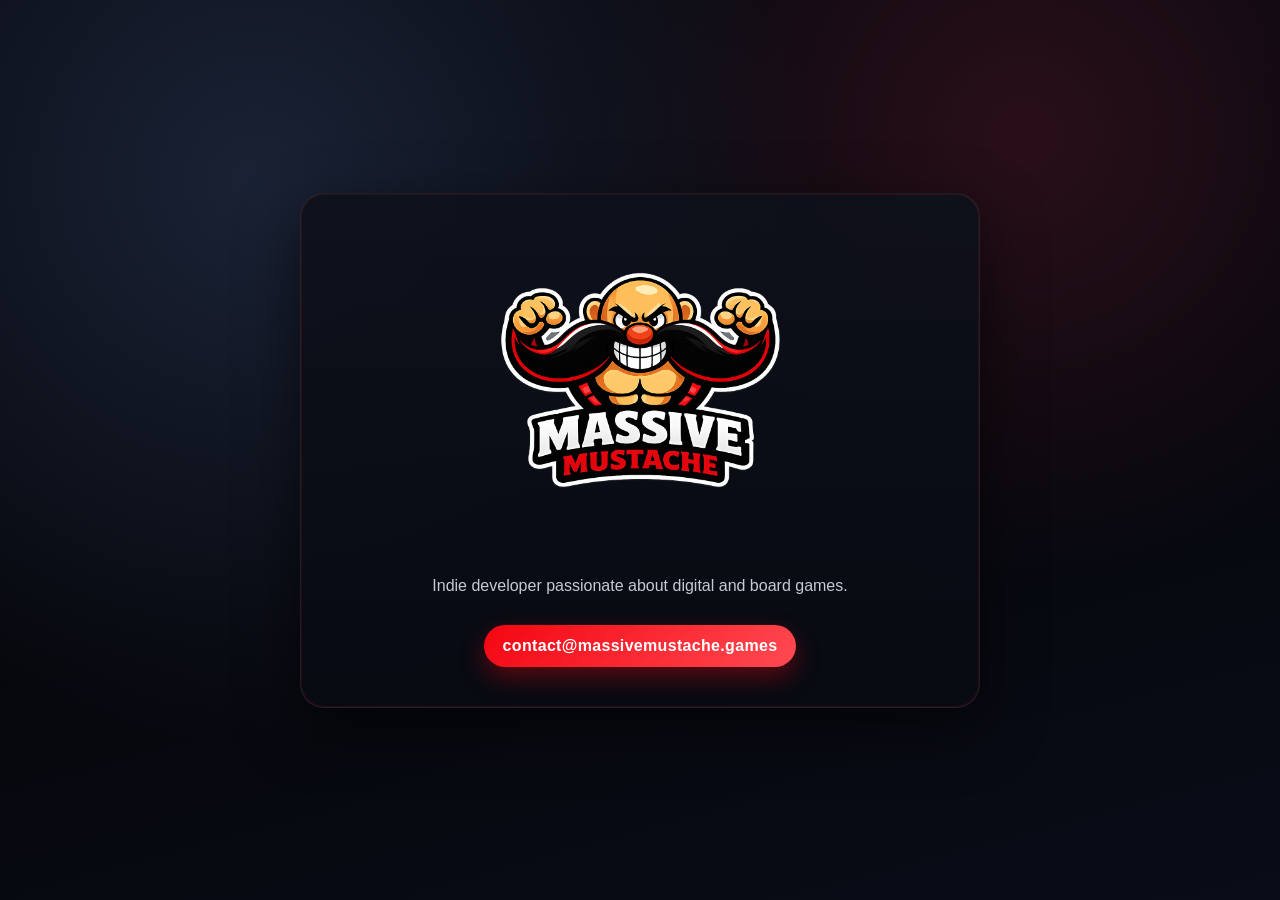
==== index.html @ 71a0152c "page v0" ====
<!doctype html>
<html lang="en">
  <head>
    <meta charset="UTF-8" />
    <meta name="viewport" content="width=device-width, initial-scale=1.0" />
    <meta
      name="description"
      content="Massive Mustache - Indie developer passionate about digital and board games."
    />
    <link rel="icon" type="image/png" sizes="16x16" href="assets/favicon/favicon_16.png" />
    <link rel="icon" type="image/png" sizes="32x32" href="assets/favicon/favicon_32.png" />
    <link rel="apple-touch-icon" sizes="180x180" href="assets/favicon/favicon_180.png" />
    <title>Massive Mustache</title>
    <style>
      :root {
        --bg: #07090f;
        --surface: #0d111b;
        --text: #f2f4f8;
        --muted: #c4cad6;
        --accent: #f40612;
        --accent-soft: #ff4a52;
        --warm: #ffb347;
      }

      * {
        box-sizing: border-box;
      }

      body {
        margin: 0;
        min-height: 100vh;
        font-family: "Trebuchet MS", "Segoe UI", sans-serif;
        color: var(--text);
        background:
          radial-gradient(circle at 20% 20%, #1a2235 0%, transparent 45%),
          radial-gradient(circle at 80% 15%, #2a0f1a 0%, transparent 35%),
          linear-gradient(165deg, var(--bg) 0%, #06070c 55%, #090d18 100%);
        display: grid;
        place-items: center;
        padding: 2rem 1rem;
      }

      main {
        width: min(680px, 100%);
        background: linear-gradient(180deg, rgba(13, 17, 27, 0.92), rgba(8, 11, 18, 0.95));
        border: 1px solid rgba(255, 255, 255, 0.08);
        border-radius: 24px;
        padding: clamp(1.5rem, 4vw, 2.5rem);
        text-align: center;
        box-shadow:
          0 20px 60px rgba(0, 0, 0, 0.55),
          0 0 0 1px rgba(244, 6, 18, 0.15) inset;
      }

      .logo {
        width: min(320px, 72vw);
        height: auto;
        display: block;
        margin: 0 auto 1.2rem;
      }

      p {
        margin: 1rem auto 0;
        color: var(--muted);
        max-width: 52ch;
        line-height: 1.6;
      }

      .contact {
        display: inline-block;
        margin-top: 1.7rem;
        padding: 0.72rem 1.15rem;
        border-radius: 999px;
        text-decoration: none;
        color: #fff;
        background: linear-gradient(135deg, var(--accent) 0%, var(--accent-soft) 100%);
        font-weight: 700;
        letter-spacing: 0.02em;
        transition: transform 0.15s ease, box-shadow 0.2s ease;
        box-shadow: 0 10px 24px rgba(244, 6, 18, 0.35);
      }

      .contact:hover {
        transform: translateY(-2px);
        box-shadow: 0 14px 30px rgba(244, 6, 18, 0.45);
      }
    </style>
  </head>
  <body>
    <main>
      <img class="logo" src="assets/big_logo_transparent.png" alt="Massive Mustache logo" />
      <p>Indie developer passionate about digital and board games.</p>
      <a class="contact" id="contact-link" href="#" aria-label="Send email to Massive Mustache">Contact Us</a>
    </main>
    <script>
      (function () {
        var user = ["con", "tact"].join("");
        var domain = ["massivem", "ustache", ".", "games"].join("");
        var email = user + "@" + domain;
        var contactLink = document.getElementById("contact-link");
        if (!contactLink) return;
        contactLink.href = "mailto:" + email;
        contactLink.textContent = email;
      })();
    </script>
  </body>
</html>
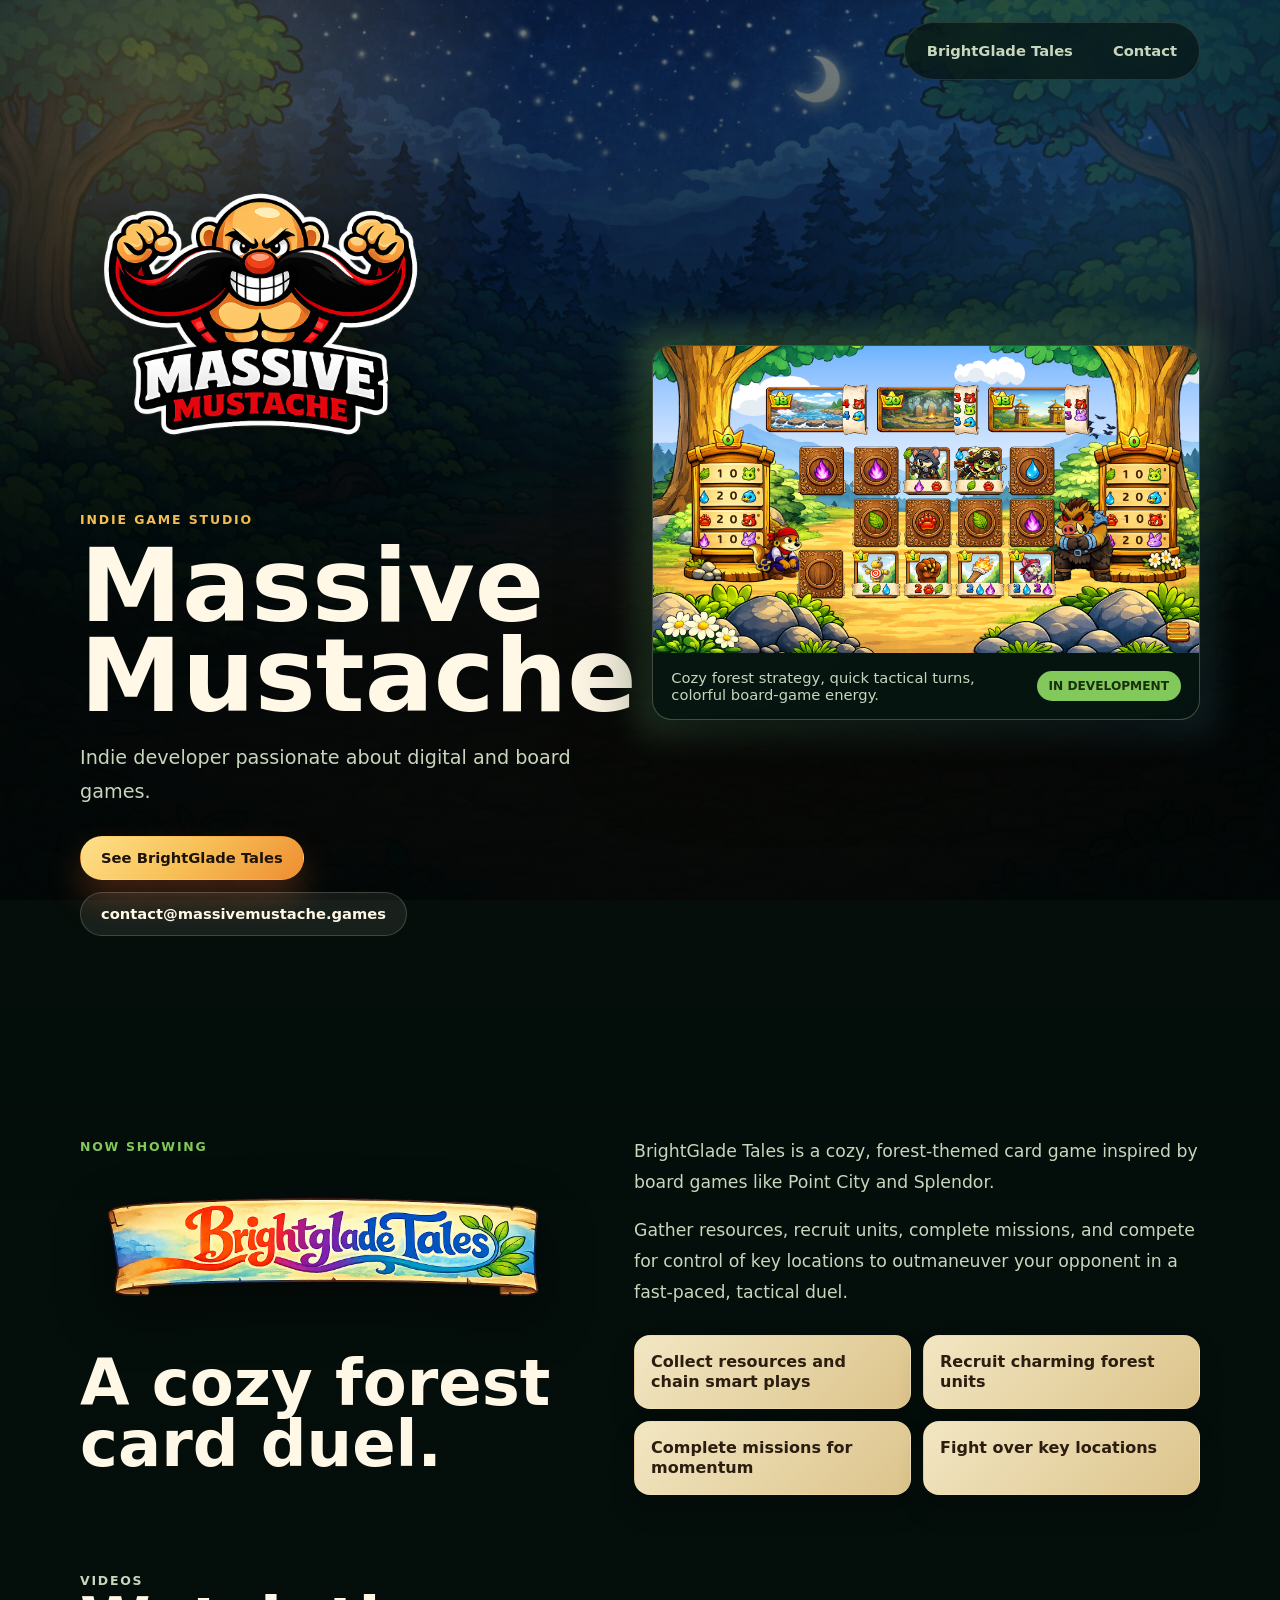
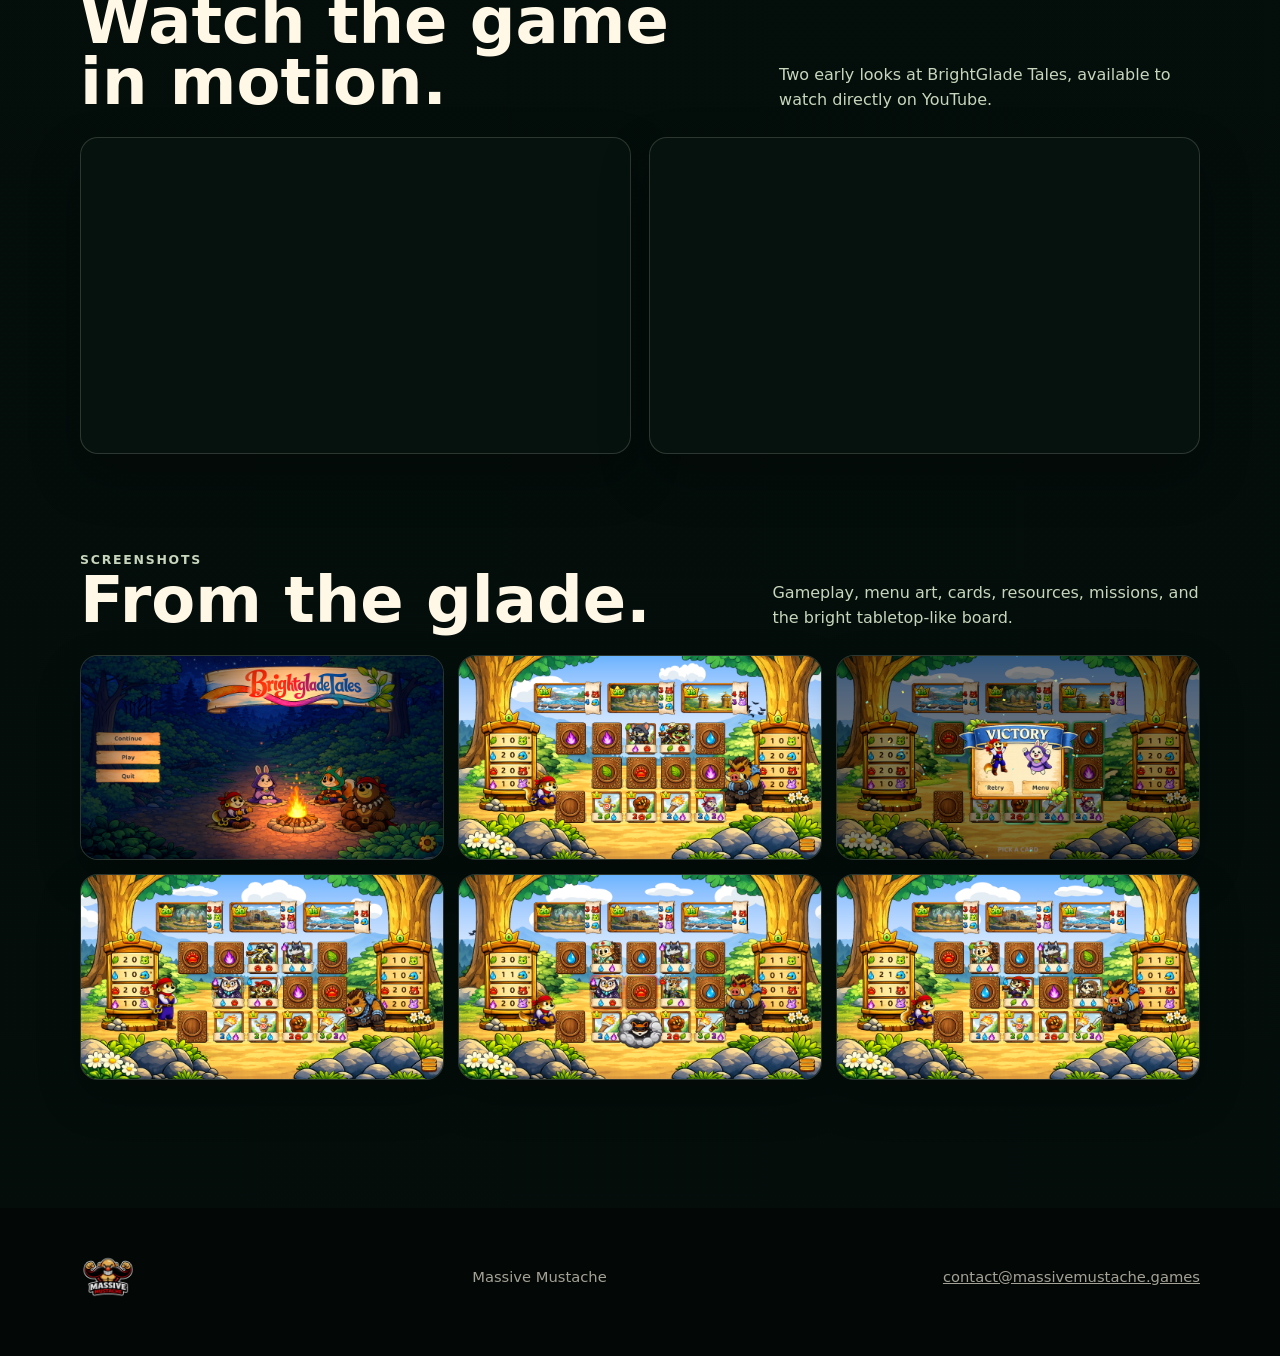
==== commit 8f83ed18: "new page" ====
--- a/index.html
+++ b/index.html
@@ -5,103 +5,190 @@
     <meta name="viewport" content="width=device-width, initial-scale=1.0" />
     <meta
       name="description"
-      content="Massive Mustache - Indie developer passionate about digital and board games."
+      content="Massive Mustache - Indie developer of digital and board-game inspired experiences, including BrightGlade Tales."
     />
+    <meta name="referrer" content="strict-origin-when-cross-origin" />
     <link rel="icon" type="image/png" sizes="16x16" href="assets/favicon/favicon_16.png" />
     <link rel="icon" type="image/png" sizes="32x32" href="assets/favicon/favicon_32.png" />
     <link rel="apple-touch-icon" sizes="180x180" href="assets/favicon/favicon_180.png" />
-    <title>Massive Mustache</title>
-    <style>
-      :root {
-        --bg: #07090f;
-        --surface: #0d111b;
-        --text: #f2f4f8;
-        --muted: #c4cad6;
-        --accent: #f40612;
-        --accent-soft: #ff4a52;
-        --warm: #ffb347;
-      }
-
-      * {
-        box-sizing: border-box;
-      }
-
-      body {
-        margin: 0;
-        min-height: 100vh;
-        font-family: "Trebuchet MS", "Segoe UI", sans-serif;
-        color: var(--text);
-        background:
-          radial-gradient(circle at 20% 20%, #1a2235 0%, transparent 45%),
-          radial-gradient(circle at 80% 15%, #2a0f1a 0%, transparent 35%),
-          linear-gradient(165deg, var(--bg) 0%, #06070c 55%, #090d18 100%);
-        display: grid;
-        place-items: center;
-        padding: 2rem 1rem;
-      }
-
-      main {
-        width: min(680px, 100%);
-        background: linear-gradient(180deg, rgba(13, 17, 27, 0.92), rgba(8, 11, 18, 0.95));
-        border: 1px solid rgba(255, 255, 255, 0.08);
-        border-radius: 24px;
-        padding: clamp(1.5rem, 4vw, 2.5rem);
-        text-align: center;
-        box-shadow:
-          0 20px 60px rgba(0, 0, 0, 0.55),
-          0 0 0 1px rgba(244, 6, 18, 0.15) inset;
-      }
-
-      .logo {
-        width: min(320px, 72vw);
-        height: auto;
-        display: block;
-        margin: 0 auto 1.2rem;
-      }
-
-      p {
-        margin: 1rem auto 0;
-        color: var(--muted);
-        max-width: 52ch;
-        line-height: 1.6;
-      }
-
-      .contact {
-        display: inline-block;
-        margin-top: 1.7rem;
-        padding: 0.72rem 1.15rem;
-        border-radius: 999px;
-        text-decoration: none;
-        color: #fff;
-        background: linear-gradient(135deg, var(--accent) 0%, var(--accent-soft) 100%);
-        font-weight: 700;
-        letter-spacing: 0.02em;
-        transition: transform 0.15s ease, box-shadow 0.2s ease;
-        box-shadow: 0 10px 24px rgba(244, 6, 18, 0.35);
-      }
-
-      .contact:hover {
-        transform: translateY(-2px);
-        box-shadow: 0 14px 30px rgba(244, 6, 18, 0.45);
-      }
-    </style>
+    <link rel="stylesheet" href="assets/css/styles.css" />
+    <script src="assets/js/main.js" defer></script>
+    <title>Massive Mustache | BrightGlade Tales</title>
   </head>
   <body>
-    <main>
-      <img class="logo" src="assets/big_logo_transparent.png" alt="Massive Mustache logo" />
-      <p>Indie developer passionate about digital and board games.</p>
-      <a class="contact" id="contact-link" href="#" aria-label="Send email to Massive Mustache">Contact Us</a>
-    </main>
-    <script>
-      (function () {
-        var user = ["con", "tact"].join("");
-        var domain = ["massivem", "ustache", ".", "games"].join("");
-        var email = user + "@" + domain;
-        var contactLink = document.getElementById("contact-link");
-        if (!contactLink) return;
-        contactLink.href = "mailto:" + email;
-        contactLink.textContent = email;
-      })();
-    </script>
+    <div class="page">
+      <header class="topbar">
+        <div class="shell nav" aria-label="Main navigation">
+          <nav class="nav-links">
+            <a href="#brightglade">BrightGlade Tales</a>
+            <a href="#contact">Contact</a>
+          </nav>
+        </div>
+      </header>
+
+      <main id="top">
+        <section class="hero" aria-labelledby="hero-title">
+          <div class="shell hero-content">
+            <div class="identity">
+              <img class="brand-mark" src="assets/big_logo_transparent.png" alt="Massive Mustache logo" />
+              <p class="eyebrow">Indie game studio</p>
+              <h1 id="hero-title">Massive Mustache</h1>
+              <p class="lead">
+                Indie developer passionate about digital and board games.
+              </p>
+              <div class="actions">
+                <a class="button button-primary" href="#brightglade">See BrightGlade Tales</a>
+                <a class="button button-secondary js-contact-link" href="#">Contact</a>
+              </div>
+            </div>
+
+            <div class="hero-preview" aria-label="BrightGlade Tales preview">
+              <div class="preview-frame">
+                <img
+                  src="assets/brightglade%20tales/screenshots/Image%20Sequence_005_0000.png"
+                  alt="BrightGlade Tales gameplay screenshot"
+                />
+                <div class="preview-caption">
+                  <span>Cozy forest strategy, quick tactical turns, colorful board-game energy.</span>
+                  <span class="status-pill">In development</span>
+                </div>
+              </div>
+            </div>
+          </div>
+        </section>
+
+        <section class="game" id="brightglade" aria-labelledby="game-title">
+          <div class="shell">
+            <div class="game-intro">
+              <div>
+                <p class="section-kicker">Now showing</p>
+                <img
+                  class="title-banner"
+                  src="assets/brightglade%20tales/title.png"
+                  alt="BrightGlade Tales title banner"
+                />
+                <h2 id="game-title">A cozy forest card duel.</h2>
+              </div>
+              <div>
+                <p class="game-copy">
+                  BrightGlade Tales is a cozy, forest-themed card game inspired by board games like
+                  Point City and Splendor.
+                </p>
+                <p class="game-copy">
+                  Gather resources, recruit units, complete missions, and compete for control of key
+                  locations to outmaneuver your opponent in a fast-paced, tactical duel.
+                </p>
+                <ul class="feature-list" aria-label="BrightGlade Tales features">
+                  <li>Collect resources and chain smart plays</li>
+                  <li>Recruit charming forest units</li>
+                  <li>Complete missions for momentum</li>
+                  <li>Fight over key locations</li>
+                </ul>
+              </div>
+            </div>
+
+            <div class="videos" aria-labelledby="videos-title">
+              <div class="section-head">
+                <div>
+                  <p class="section-kicker">Videos</p>
+                  <h2 id="videos-title">Watch the game in motion.</h2>
+                </div>
+                <p>Two early looks at BrightGlade Tales, available to watch directly on YouTube.</p>
+              </div>
+              <div class="video-grid">
+                <article class="video-card" data-youtube-card>
+                  <iframe
+                    width="560"
+                    height="315"
+                    src="https://www.youtube.com/embed/jiIyk53i6M0?si=xF5U6tqCtYsOrgS0"
+                    title="BrightGlade Tales video player"
+                    frameborder="0"
+                    allow="accelerometer; autoplay; clipboard-write; encrypted-media; gyroscope; picture-in-picture; web-share"
+                    referrerpolicy="strict-origin-when-cross-origin"
+                    allowfullscreen
+                    data-fallback-image="assets/brightglade%20tales/screenshots/Image%20Sequence_001_0000.png"
+                    data-video-title="Watch the first BrightGlade Tales video on YouTube"
+                    data-watch-url="https://www.youtube.com/watch?v=jiIyk53i6M0"
+                    data-youtube-iframe
+                  ></iframe>
+                </article>
+                <article class="video-card" data-youtube-card>
+                  <iframe
+                    width="560"
+                    height="315"
+                    src="https://www.youtube.com/embed/U8emIFtvRmQ?si=VaXzllcoIg3dlnE7"
+                    title="BrightGlade Tales video player"
+                    frameborder="0"
+                    allow="accelerometer; autoplay; clipboard-write; encrypted-media; gyroscope; picture-in-picture; web-share"
+                    referrerpolicy="strict-origin-when-cross-origin"
+                    allowfullscreen
+                    data-fallback-image="assets/brightglade%20tales/screenshots/Image%20Sequence_005_0000.png"
+                    data-video-title="Watch the second BrightGlade Tales video on YouTube"
+                    data-watch-url="https://www.youtube.com/watch?v=U8emIFtvRmQ"
+                    data-youtube-iframe
+                  ></iframe>
+                </article>
+              </div>
+            </div>
+
+            <div class="gallery" aria-labelledby="gallery-title">
+              <div class="section-head">
+                <div>
+                  <p class="section-kicker">Screenshots</p>
+                  <h2 id="gallery-title">From the glade.</h2>
+                </div>
+                <p>Gameplay, menu art, cards, resources, missions, and the bright tabletop-like board.</p>
+              </div>
+              <div class="gallery-grid">
+                <a class="screenshot" href="assets/brightglade%20tales/screenshots/Image%20Sequence_001_0000.png">
+                  <img
+                    src="assets/brightglade%20tales/screenshots/Image%20Sequence_001_0000.png"
+                    alt="BrightGlade Tales main menu screenshot"
+                  />
+                </a>
+                <a class="screenshot" href="assets/brightglade%20tales/screenshots/Image%20Sequence_005_0000.png">
+                  <img
+                    src="assets/brightglade%20tales/screenshots/Image%20Sequence_005_0000.png"
+                    alt="BrightGlade Tales gameplay board screenshot"
+                  />
+                </a>
+                <a class="screenshot" href="assets/brightglade%20tales/screenshots/Image%20Sequence_008_0000.png">
+                  <img
+                    src="assets/brightglade%20tales/screenshots/Image%20Sequence_008_0000.png"
+                    alt="BrightGlade Tales tactical card layout screenshot"
+                  />
+                </a>
+                <a class="screenshot" href="assets/brightglade%20tales/screenshots/Image%20Sequence_009_0000.png">
+                  <img
+                    src="assets/brightglade%20tales/screenshots/Image%20Sequence_009_0000.png"
+                    alt="BrightGlade Tales unit cards screenshot"
+                  />
+                </a>
+                <a class="screenshot" href="assets/brightglade%20tales/screenshots/Image%20Sequence_014_0000.png">
+                  <img
+                    src="assets/brightglade%20tales/screenshots/Image%20Sequence_014_0000.png"
+                    alt="BrightGlade Tales special action screenshot"
+                  />
+                </a>
+                <a class="screenshot" href="assets/brightglade%20tales/screenshots/Image%20Sequence_018_0000.png">
+                  <img
+                    src="assets/brightglade%20tales/screenshots/Image%20Sequence_018_0000.png"
+                    alt="BrightGlade Tales endgame board screenshot"
+                  />
+                </a>
+              </div>
+            </div>
+          </div>
+        </section>
+      </main>
+
+      <footer class="footer" id="contact">
+        <div class="shell">
+          <img src="assets/big_logo_transparent.png" alt="Massive Mustache logo" />
+          <span>Massive Mustache</span>
+          <a class="js-contact-link" href="#">Contact</a>
+        </div>
+      </footer>
+    </div>
   </body>
 </html>
--- a/assets/css/styles.css
+++ b/assets/css/styles.css
@@ -0,0 +1,570 @@
+:root {
+  --bg: #07140f;
+  --bg-deep: #030806;
+  --surface: rgba(12, 34, 27, 0.78);
+  --surface-strong: rgba(6, 20, 16, 0.92);
+  --line: rgba(235, 220, 171, 0.18);
+  --text: #fff8e7;
+  --muted: #c8d6bd;
+  --leaf: #83c85a;
+  --leaf-dark: #2f7a4c;
+  --sky: #58bce8;
+  --gold: #f7bf55;
+  --ember: #f36a2f;
+  --paper: #f4d79a;
+  --shadow: rgba(1, 8, 5, 0.64);
+}
+
+* {
+  box-sizing: border-box;
+}
+
+html {
+  scroll-behavior: smooth;
+}
+
+body {
+  margin: 0;
+  min-height: 100vh;
+  font-family:
+    Inter, ui-sans-serif, system-ui, -apple-system, BlinkMacSystemFont, "Segoe UI", sans-serif;
+  color: var(--text);
+  background:
+    linear-gradient(rgba(3, 8, 6, 0.34), rgba(3, 8, 6, 0.88)),
+    url("../background.png") center top / cover fixed,
+    var(--bg);
+}
+
+body::before {
+  position: fixed;
+  inset: 0;
+  z-index: -1;
+  content: "";
+  background:
+    radial-gradient(circle at 12% 10%, rgba(247, 191, 85, 0.26), transparent 24rem),
+    radial-gradient(circle at 88% 18%, rgba(88, 188, 232, 0.18), transparent 26rem),
+    linear-gradient(180deg, rgba(4, 18, 15, 0.26), rgba(2, 6, 5, 0.94) 72%);
+  pointer-events: none;
+}
+
+a {
+  color: inherit;
+}
+
+img {
+  display: block;
+  max-width: 100%;
+}
+
+.page {
+  overflow: hidden;
+}
+
+.shell {
+  width: min(1120px, calc(100% - 40px));
+  margin: 0 auto;
+}
+
+.hero {
+  min-height: 94vh;
+  display: grid;
+  align-items: center;
+  padding: 32px 0 72px;
+}
+
+.topbar {
+  position: absolute;
+  top: 0;
+  left: 0;
+  right: 0;
+  z-index: 3;
+  padding: 22px 0;
+}
+
+.nav {
+  display: flex;
+  align-items: center;
+  justify-content: flex-end;
+  gap: 20px;
+}
+
+.nav-links {
+  display: flex;
+  align-items: center;
+  gap: 8px;
+  padding: 6px;
+  border: 1px solid rgba(255, 248, 231, 0.12);
+  border-radius: 999px;
+  background: rgba(3, 12, 9, 0.58);
+  backdrop-filter: blur(16px);
+}
+
+.nav-links a,
+.button {
+  min-height: 44px;
+  display: inline-flex;
+  align-items: center;
+  justify-content: center;
+  gap: 8px;
+  border-radius: 999px;
+  text-decoration: none;
+  font-size: 0.92rem;
+  font-weight: 800;
+  line-height: 1;
+  white-space: nowrap;
+}
+
+.nav-links a {
+  padding: 0 16px;
+  color: var(--muted);
+  transition:
+    color 0.18s ease,
+    background 0.18s ease;
+}
+
+.nav-links a:hover {
+  color: var(--text);
+  background: rgba(255, 248, 231, 0.08);
+}
+
+.hero-content {
+  display: grid;
+  grid-template-columns: minmax(0, 0.95fr) minmax(320px, 1.05fr);
+  align-items: center;
+  gap: clamp(32px, 6vw, 80px);
+  padding-top: 96px;
+}
+
+.identity {
+  max-width: 560px;
+}
+
+.brand-mark {
+  width: min(360px, 78vw);
+  margin-bottom: 24px;
+  filter: drop-shadow(0 24px 40px rgba(0, 0, 0, 0.55));
+}
+
+.eyebrow {
+  margin: 0 0 14px;
+  color: var(--gold);
+  font-size: 0.78rem;
+  font-weight: 900;
+  letter-spacing: 0.15em;
+  text-transform: uppercase;
+}
+
+h1,
+h2,
+h3,
+p {
+  margin-top: 0;
+}
+
+h1 {
+  max-width: 11ch;
+  margin-bottom: 20px;
+  font-size: clamp(3.2rem, 8vw, 7.3rem);
+  line-height: 0.88;
+}
+
+h2 {
+  margin-bottom: 18px;
+  font-size: clamp(2.1rem, 5vw, 4.5rem);
+  line-height: 0.95;
+}
+
+h3 {
+  margin-bottom: 10px;
+  font-size: 1.12rem;
+}
+
+.lead {
+  max-width: 62ch;
+  color: var(--muted);
+  font-size: clamp(1.04rem, 2vw, 1.2rem);
+  line-height: 1.75;
+}
+
+.actions {
+  display: flex;
+  flex-wrap: wrap;
+  gap: 12px;
+  margin-top: 28px;
+}
+
+.button {
+  padding: 0 20px;
+  border: 1px solid transparent;
+  transition:
+    transform 0.16s ease,
+    box-shadow 0.16s ease,
+    border-color 0.16s ease;
+}
+
+.button:hover {
+  transform: translateY(-2px);
+}
+
+.button-primary {
+  color: #1d1308;
+  background: linear-gradient(135deg, #ffe08a, var(--gold) 50%, #ee8d33);
+  box-shadow: 0 18px 34px rgba(243, 106, 47, 0.28);
+}
+
+.button-secondary {
+  color: var(--text);
+  border-color: rgba(255, 248, 231, 0.18);
+  background: rgba(255, 248, 231, 0.08);
+}
+
+.button-secondary:hover {
+  border-color: rgba(247, 191, 85, 0.56);
+  box-shadow: 0 14px 28px rgba(1, 8, 5, 0.28);
+}
+
+.hero-preview {
+  position: relative;
+  isolation: isolate;
+}
+
+.hero-preview::before {
+  position: absolute;
+  inset: -18px;
+  z-index: -1;
+  content: "";
+  border-radius: 24px;
+  background: linear-gradient(145deg, rgba(131, 200, 90, 0.28), rgba(88, 188, 232, 0.12));
+  filter: blur(14px);
+}
+
+.preview-frame {
+  overflow: hidden;
+  border: 1px solid rgba(255, 248, 231, 0.24);
+  border-radius: 20px;
+  background: var(--surface-strong);
+  box-shadow: 0 28px 90px rgba(0, 0, 0, 0.48);
+}
+
+.preview-frame img {
+  width: 100%;
+  aspect-ratio: 16 / 9;
+  object-fit: cover;
+}
+
+.preview-caption {
+  display: flex;
+  align-items: center;
+  justify-content: space-between;
+  gap: 16px;
+  padding: 16px 18px;
+  color: var(--muted);
+  font-size: 0.92rem;
+}
+
+.status-pill {
+  flex: 0 0 auto;
+  padding: 8px 12px;
+  border-radius: 999px;
+  color: #17310f;
+  background: var(--leaf);
+  font-size: 0.76rem;
+  font-weight: 900;
+  text-transform: uppercase;
+}
+
+section {
+  padding: clamp(64px, 10vw, 128px) 0;
+}
+
+.section-kicker {
+  margin-bottom: 12px;
+  color: var(--leaf);
+  font-size: 0.78rem;
+  font-weight: 900;
+  letter-spacing: 0.14em;
+  text-transform: uppercase;
+}
+
+.game {
+  position: relative;
+  background:
+    linear-gradient(180deg, rgba(4, 14, 11, 0), rgba(4, 14, 11, 0.86) 12%),
+    linear-gradient(180deg, rgba(4, 14, 11, 0.88), rgba(3, 8, 6, 0.98));
+}
+
+.game-intro {
+  display: grid;
+  grid-template-columns: minmax(0, 0.92fr) minmax(320px, 1.08fr);
+  gap: clamp(28px, 6vw, 72px);
+  align-items: center;
+}
+
+.title-banner {
+  width: min(760px, 100%);
+  margin-bottom: 26px;
+  filter: drop-shadow(0 18px 28px rgba(0, 0, 0, 0.42));
+}
+
+.game-copy {
+  color: var(--muted);
+  font-size: 1.08rem;
+  line-height: 1.78;
+}
+
+.feature-list {
+  display: grid;
+  grid-template-columns: repeat(2, minmax(0, 1fr));
+  gap: 12px;
+  margin: 28px 0 0;
+  padding: 0;
+  list-style: none;
+}
+
+.feature-list li {
+  min-height: 72px;
+  padding: 16px;
+  border: 1px solid rgba(244, 215, 154, 0.24);
+  border-radius: 16px;
+  color: #2b1d0f;
+  background: linear-gradient(135deg, rgba(255, 243, 205, 0.95), rgba(244, 215, 154, 0.9));
+  font-weight: 850;
+  line-height: 1.25;
+  box-shadow: 0 16px 26px rgba(0, 0, 0, 0.16);
+}
+
+.videos {
+  margin-top: clamp(42px, 7vw, 76px);
+}
+
+.section-head {
+  display: flex;
+  align-items: end;
+  justify-content: space-between;
+  gap: 24px;
+  margin-bottom: 24px;
+}
+
+.section-head h2 {
+  margin-bottom: 0;
+}
+
+.section-head p {
+  max-width: 42ch;
+  margin-bottom: 0;
+  color: var(--muted);
+  line-height: 1.6;
+}
+
+.video-grid {
+  display: grid;
+  grid-template-columns: repeat(2, minmax(0, 1fr));
+  gap: 18px;
+}
+
+.video-card {
+  overflow: hidden;
+  border: 1px solid rgba(255, 248, 231, 0.16);
+  border-radius: 18px;
+  background: rgba(7, 20, 15, 0.82);
+  box-shadow: 0 22px 50px rgba(0, 0, 0, 0.28);
+}
+
+.video-card iframe {
+  width: 100%;
+  aspect-ratio: 16 / 9;
+  display: block;
+  border: 0;
+}
+
+.video-fallback-card {
+  display: block;
+  color: var(--paper);
+  text-decoration: none;
+}
+
+.video-fallback-thumb {
+  position: relative;
+  display: block;
+  overflow: hidden;
+}
+
+.video-fallback-thumb::after {
+  position: absolute;
+  inset: 0;
+  content: "";
+  background: linear-gradient(180deg, rgba(3, 8, 6, 0.08), rgba(3, 8, 6, 0.42));
+}
+
+.video-fallback-thumb img {
+  width: 100%;
+  aspect-ratio: 16 / 9;
+  display: block;
+  object-fit: cover;
+}
+
+.play-badge {
+  position: absolute;
+  left: 50%;
+  top: 50%;
+  z-index: 1;
+  width: 86px;
+  height: 58px;
+  display: inline-flex;
+  align-items: center;
+  justify-content: center;
+  border: 1px solid rgba(255, 248, 231, 0.38);
+  border-radius: 999px;
+  color: #1d1308;
+  background: linear-gradient(135deg, #fff0bd, var(--gold));
+  box-shadow: 0 18px 34px rgba(0, 0, 0, 0.34);
+  font-size: 0.82rem;
+  font-weight: 900;
+  text-transform: uppercase;
+  transform: translate(-50%, -50%);
+}
+
+.video-fallback-title {
+  display: block;
+  padding: 16px 18px 6px;
+  font-weight: 850;
+}
+
+.video-fallback-note {
+  display: block;
+  padding: 0 18px 18px;
+  color: var(--muted);
+  font-size: 0.92rem;
+  line-height: 1.45;
+}
+
+.gallery {
+  margin-top: clamp(56px, 8vw, 96px);
+}
+
+.gallery-grid {
+  display: grid;
+  grid-template-columns: repeat(3, minmax(0, 1fr));
+  gap: 14px;
+}
+
+.screenshot {
+  overflow: hidden;
+  border: 1px solid rgba(255, 248, 231, 0.16);
+  border-radius: 18px;
+  background: var(--surface-strong);
+  box-shadow: 0 18px 44px rgba(0, 0, 0, 0.22);
+}
+
+.screenshot img {
+  width: 100%;
+  aspect-ratio: 16 / 9;
+  object-fit: cover;
+  transition: transform 0.22s ease;
+}
+
+.screenshot:hover img {
+  transform: scale(1.035);
+}
+
+.footer {
+  padding: 40px 0 52px;
+  color: rgba(255, 248, 231, 0.64);
+  background: var(--bg-deep);
+  font-size: 0.92rem;
+}
+
+.footer .shell {
+  display: flex;
+  align-items: center;
+  justify-content: space-between;
+  gap: 18px;
+}
+
+.footer img {
+  width: 56px;
+  opacity: 0.9;
+}
+
+@media (max-width: 860px) {
+  body {
+    background-attachment: scroll;
+  }
+
+  .shell {
+    width: min(100% - 28px, 680px);
+  }
+
+  .topbar {
+    position: relative;
+  }
+
+  .nav {
+    align-items: flex-start;
+  }
+
+  .nav-links {
+    flex-wrap: wrap;
+    justify-content: flex-end;
+    border-radius: 18px;
+  }
+
+  .hero {
+    min-height: auto;
+    padding-top: 0;
+  }
+
+  .hero-content,
+  .game-intro,
+  .video-grid {
+    grid-template-columns: 1fr;
+  }
+
+  .hero-content {
+    padding-top: 32px;
+  }
+
+  h1 {
+    max-width: 9ch;
+  }
+
+  .section-head {
+    display: block;
+  }
+
+  .section-head p {
+    margin-top: 14px;
+  }
+
+  .gallery-grid {
+    grid-template-columns: repeat(2, minmax(0, 1fr));
+  }
+}
+
+@media (max-width: 560px) {
+  .nav-links a {
+    min-height: 38px;
+    padding: 0 11px;
+    font-size: 0.82rem;
+  }
+
+  .actions,
+  .footer .shell {
+    align-items: stretch;
+    flex-direction: column;
+  }
+
+  .button {
+    width: 100%;
+  }
+
+  .feature-list,
+  .gallery-grid {
+    grid-template-columns: 1fr;
+  }
+
+  .preview-caption {
+    align-items: flex-start;
+    flex-direction: column;
+  }
+}
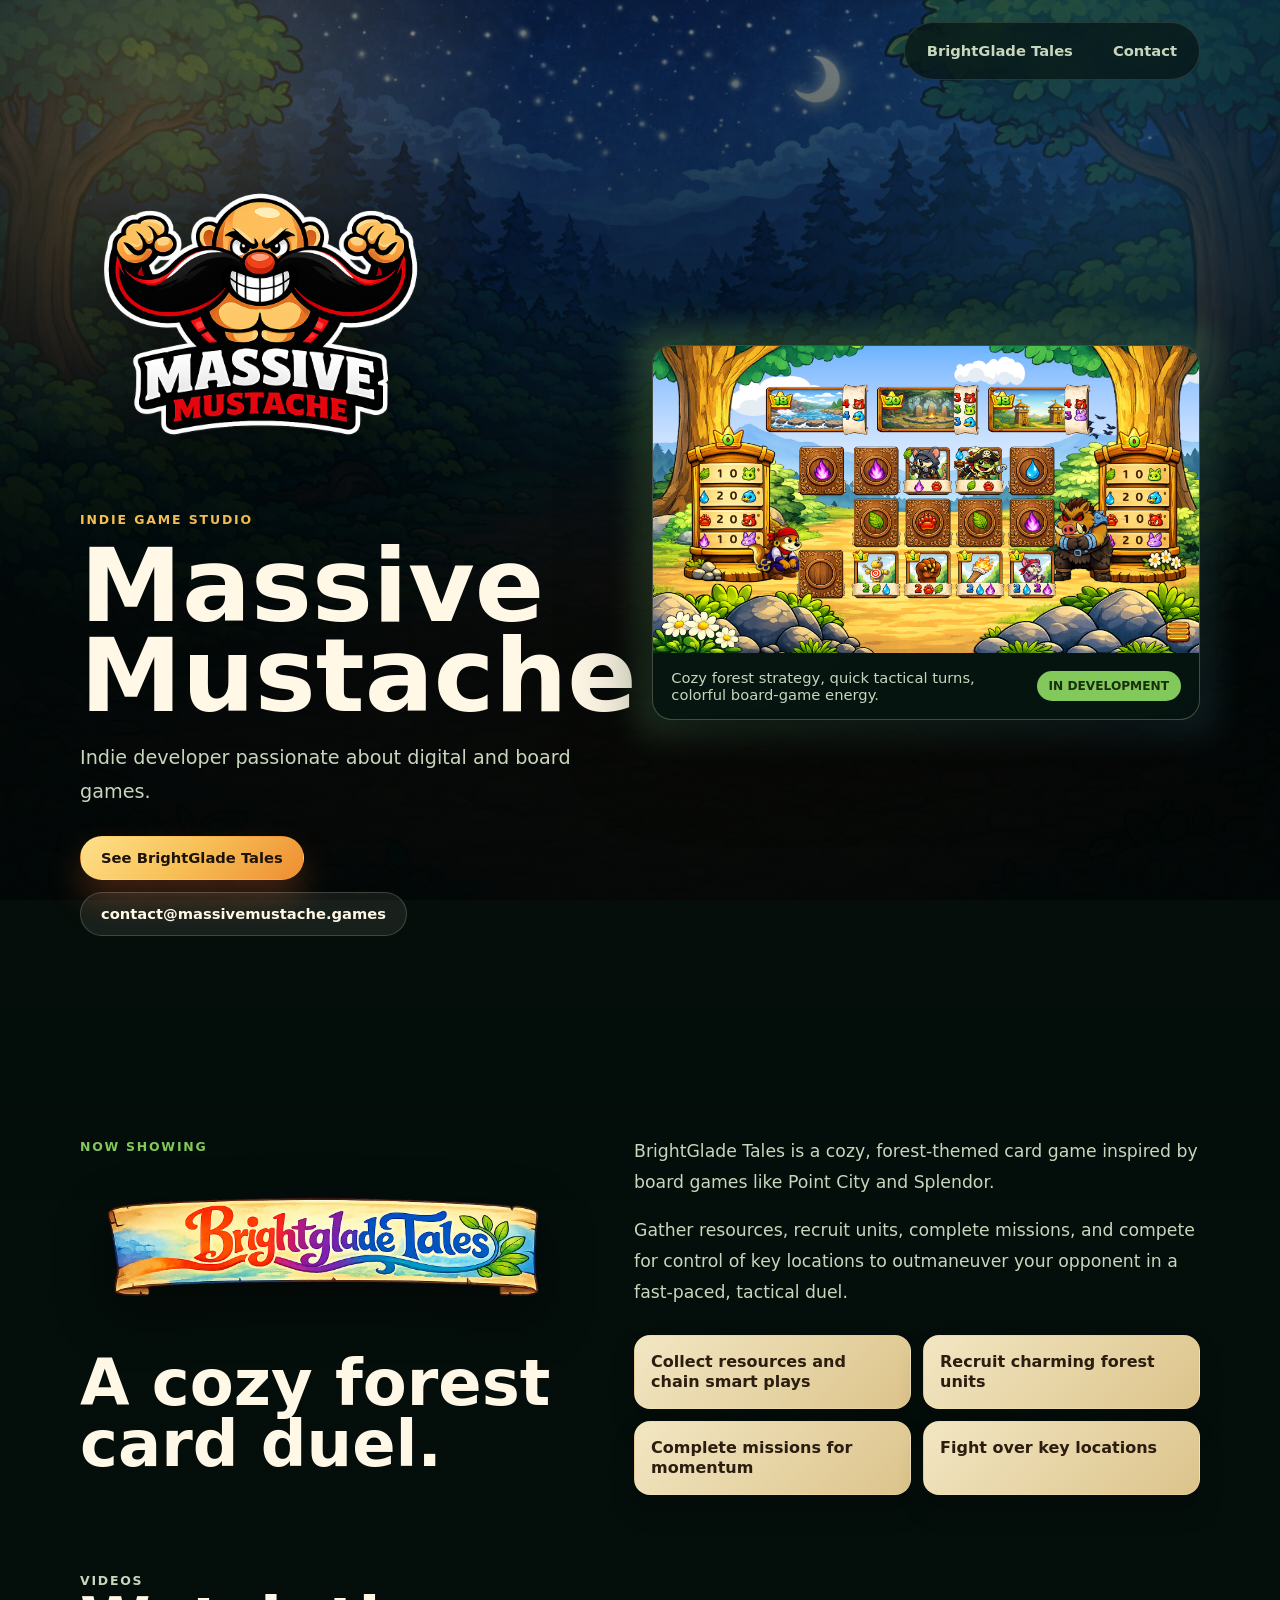
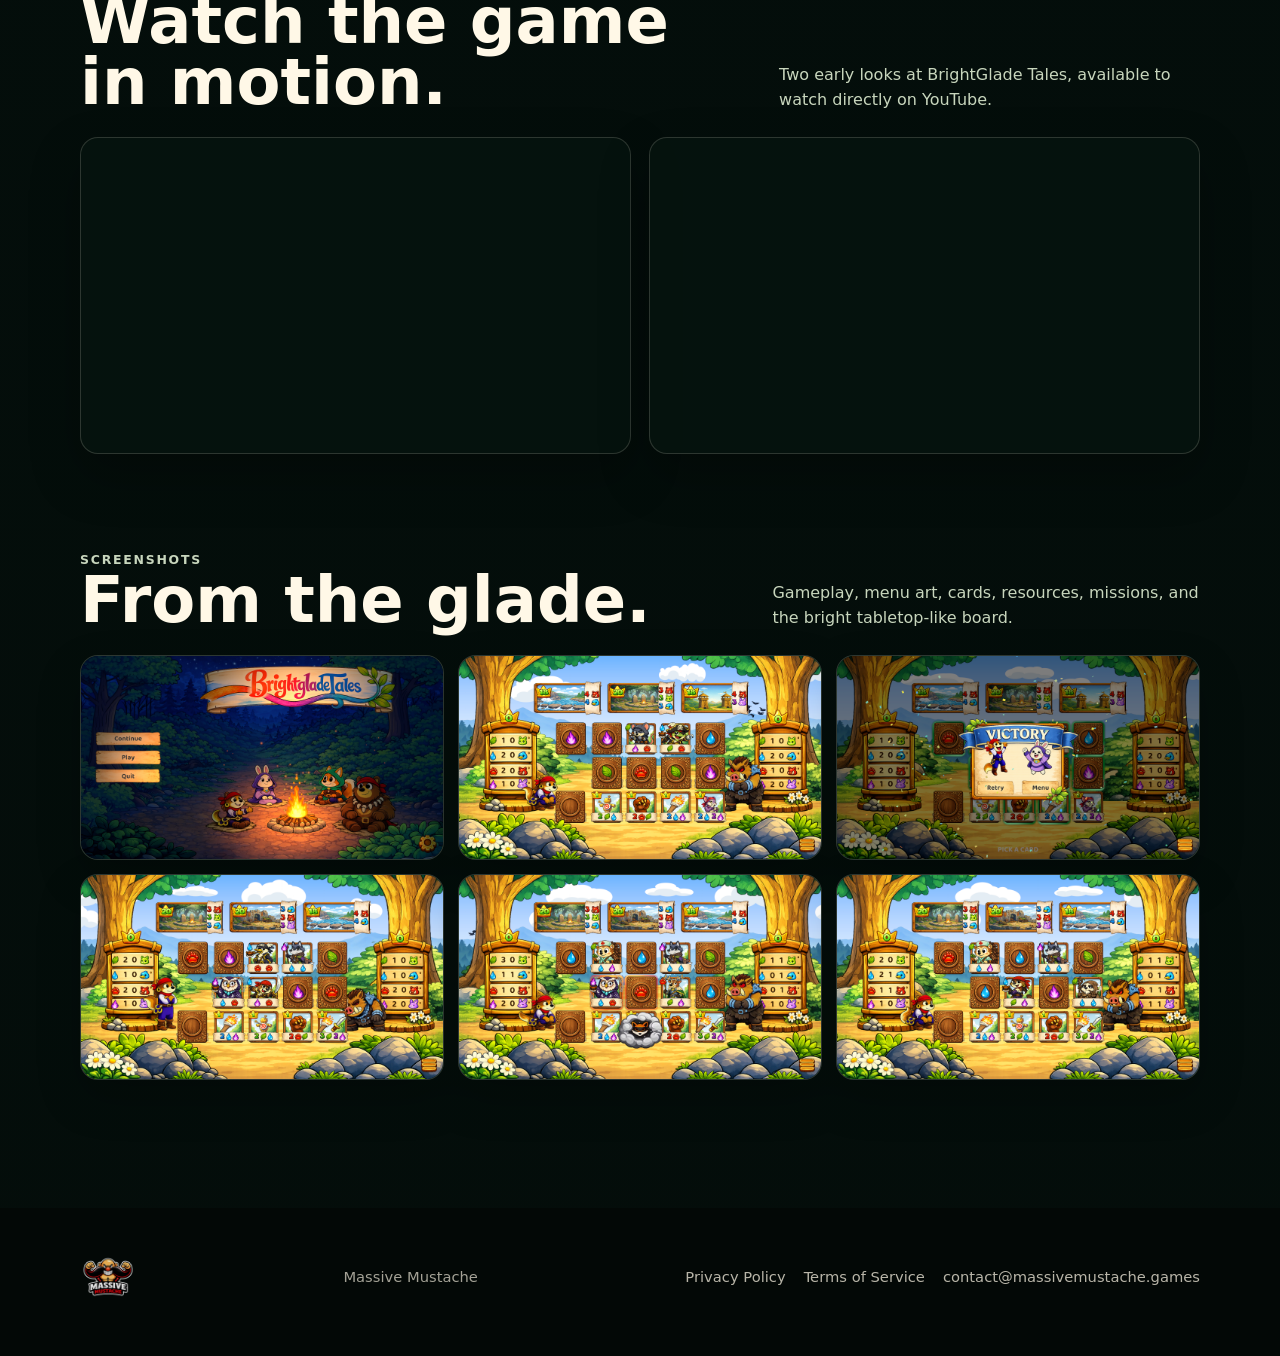
==== commit af2fb873: "tos i privacy" ====
--- a/index.html
+++ b/index.html
@@ -5,7 +5,7 @@
     <meta name="viewport" content="width=device-width, initial-scale=1.0" />
     <meta
       name="description"
-      content="Massive Mustache - Indie developer of digital and board-game inspired experiences, including BrightGlade Tales."
+      content="Massive Mustache - Indie developer passionate about digital and board games."
     />
     <meta name="referrer" content="strict-origin-when-cross-origin" />
     <link rel="icon" type="image/png" sizes="16x16" href="assets/favicon/favicon_16.png" />
@@ -139,44 +139,83 @@
                 </div>
                 <p>Gameplay, menu art, cards, resources, missions, and the bright tabletop-like board.</p>
               </div>
-              <div class="gallery-grid">
-                <a class="screenshot" href="assets/brightglade%20tales/screenshots/Image%20Sequence_001_0000.png">
+              <div class="gallery-grid" data-screenshot-gallery>
+                <a
+                  class="screenshot"
+                  href="assets/brightglade%20tales/screenshots/Image%20Sequence_001_0000.png"
+                  data-gallery-item
+                >
                   <img
                     src="assets/brightglade%20tales/screenshots/Image%20Sequence_001_0000.png"
                     alt="BrightGlade Tales main menu screenshot"
                   />
                 </a>
-                <a class="screenshot" href="assets/brightglade%20tales/screenshots/Image%20Sequence_005_0000.png">
+                <a
+                  class="screenshot"
+                  href="assets/brightglade%20tales/screenshots/Image%20Sequence_005_0000.png"
+                  data-gallery-item
+                >
                   <img
                     src="assets/brightglade%20tales/screenshots/Image%20Sequence_005_0000.png"
                     alt="BrightGlade Tales gameplay board screenshot"
                   />
                 </a>
-                <a class="screenshot" href="assets/brightglade%20tales/screenshots/Image%20Sequence_008_0000.png">
+                <a
+                  class="screenshot"
+                  href="assets/brightglade%20tales/screenshots/Image%20Sequence_008_0000.png"
+                  data-gallery-item
+                >
                   <img
                     src="assets/brightglade%20tales/screenshots/Image%20Sequence_008_0000.png"
                     alt="BrightGlade Tales tactical card layout screenshot"
                   />
                 </a>
-                <a class="screenshot" href="assets/brightglade%20tales/screenshots/Image%20Sequence_009_0000.png">
+                <a
+                  class="screenshot"
+                  href="assets/brightglade%20tales/screenshots/Image%20Sequence_009_0000.png"
+                  data-gallery-item
+                >
                   <img
                     src="assets/brightglade%20tales/screenshots/Image%20Sequence_009_0000.png"
                     alt="BrightGlade Tales unit cards screenshot"
                   />
                 </a>
-                <a class="screenshot" href="assets/brightglade%20tales/screenshots/Image%20Sequence_014_0000.png">
+                <a
+                  class="screenshot"
+                  href="assets/brightglade%20tales/screenshots/Image%20Sequence_014_0000.png"
+                  data-gallery-item
+                >
                   <img
                     src="assets/brightglade%20tales/screenshots/Image%20Sequence_014_0000.png"
                     alt="BrightGlade Tales special action screenshot"
                   />
                 </a>
-                <a class="screenshot" href="assets/brightglade%20tales/screenshots/Image%20Sequence_018_0000.png">
+                <a
+                  class="screenshot"
+                  href="assets/brightglade%20tales/screenshots/Image%20Sequence_018_0000.png"
+                  data-gallery-item
+                >
                   <img
                     src="assets/brightglade%20tales/screenshots/Image%20Sequence_018_0000.png"
                     alt="BrightGlade Tales endgame board screenshot"
                   />
                 </a>
               </div>
+              <dialog class="gallery-lightbox" data-gallery-lightbox aria-label="Screenshots gallery">
+                <button class="lightbox-close" type="button" data-gallery-close aria-label="Close gallery"></button>
+                <div class="lightbox-stage">
+                  <button class="lightbox-nav lightbox-prev" type="button" data-gallery-prev aria-label="Previous screenshot">
+                    <span aria-hidden="true"></span>
+                  </button>
+                  <figure class="lightbox-figure">
+                    <img data-gallery-image alt="" />
+                  </figure>
+                  <button class="lightbox-nav lightbox-next" type="button" data-gallery-next aria-label="Next screenshot">
+                    <span aria-hidden="true"></span>
+                  </button>
+                </div>
+                <div class="lightbox-dots" data-gallery-dots aria-label="Choose screenshot"></div>
+              </dialog>
             </div>
           </div>
         </section>
@@ -186,7 +225,11 @@
         <div class="shell">
           <img src="assets/big_logo_transparent.png" alt="Massive Mustache logo" />
           <span>Massive Mustache</span>
-          <a class="js-contact-link" href="#">Contact</a>
+          <nav class="footer-links" aria-label="Footer">
+            <a href="privacy/">Privacy Policy</a>
+            <a href="terms/">Terms of Service</a>
+            <a class="js-contact-link" href="#">Contact</a>
+          </nav>
         </div>
       </footer>
     </div>
--- a/assets/css/styles.css
+++ b/assets/css/styles.css
@@ -449,6 +449,7 @@
 }
 
 .screenshot {
+  display: block;
   overflow: hidden;
   border: 1px solid rgba(255, 248, 231, 0.16);
   border-radius: 18px;
@@ -467,6 +468,162 @@
   transform: scale(1.035);
 }
 
+.gallery-lightbox {
+  position: fixed;
+  inset: 50% auto auto 50%;
+  width: min(1180px, calc(100vw - 32px));
+  max-width: none;
+  max-height: calc(100vh - 32px);
+  padding: 0;
+  margin: 0;
+  border: 1px solid rgba(255, 248, 231, 0.18);
+  border-radius: 20px;
+  color: var(--text);
+  background: rgba(3, 8, 6, 0.82);
+  box-shadow: 0 32px 90px rgba(0, 0, 0, 0.62);
+  backdrop-filter: blur(18px);
+  transform: translate(-50%, -50%);
+}
+
+.gallery-lightbox::backdrop {
+  background: rgba(1, 5, 4, 0.76);
+  backdrop-filter: blur(8px);
+}
+
+.lightbox-stage {
+  min-height: min(74vh, 760px);
+  display: grid;
+  grid-template-columns: 64px minmax(0, 1fr) 64px;
+  align-items: center;
+  gap: 10px;
+  padding: 48px 20px 18px;
+}
+
+.lightbox-figure {
+  min-width: 0;
+  margin: 0;
+}
+
+.lightbox-figure img {
+  width: 100%;
+  max-height: min(68vh, 720px);
+  object-fit: contain;
+  border: 1px solid rgba(255, 248, 231, 0.18);
+  border-radius: 14px;
+  background: rgba(3, 8, 6, 0.76);
+  box-shadow: 0 22px 58px rgba(0, 0, 0, 0.44);
+}
+
+.lightbox-close,
+.lightbox-nav,
+.lightbox-dot {
+  border: 0;
+  cursor: pointer;
+}
+
+.lightbox-close,
+.lightbox-nav {
+  display: inline-flex;
+  align-items: center;
+  justify-content: center;
+  color: var(--text);
+  background: rgba(255, 248, 231, 0.1);
+  transition:
+    background 0.18s ease,
+    transform 0.18s ease;
+}
+
+.lightbox-close:hover,
+.lightbox-nav:hover {
+  background: rgba(247, 191, 85, 0.22);
+}
+
+.lightbox-close:focus-visible,
+.lightbox-nav:focus-visible,
+.lightbox-dot:focus-visible {
+  outline: 3px solid rgba(247, 191, 85, 0.88);
+  outline-offset: 3px;
+}
+
+.lightbox-close {
+  position: absolute;
+  top: 14px;
+  right: 14px;
+  z-index: 2;
+  width: 42px;
+  height: 42px;
+  border-radius: 999px;
+}
+
+.lightbox-close::before,
+.lightbox-close::after {
+  position: absolute;
+  width: 18px;
+  height: 2px;
+  content: "";
+  border-radius: 999px;
+  background: currentColor;
+}
+
+.lightbox-close::before {
+  transform: rotate(45deg);
+}
+
+.lightbox-close::after {
+  transform: rotate(-45deg);
+}
+
+.lightbox-nav {
+  width: 54px;
+  height: 54px;
+  border: 1px solid rgba(255, 248, 231, 0.18);
+  border-radius: 999px;
+}
+
+.lightbox-nav:hover {
+  transform: scale(1.04);
+}
+
+.lightbox-nav span {
+  width: 15px;
+  height: 15px;
+  display: block;
+  border-top: 3px solid currentColor;
+  border-left: 3px solid currentColor;
+}
+
+.lightbox-prev span {
+  transform: translateX(3px) rotate(-45deg);
+}
+
+.lightbox-next span {
+  transform: translateX(-3px) rotate(135deg);
+}
+
+.lightbox-dots {
+  display: flex;
+  justify-content: center;
+  gap: 10px;
+  padding: 0 20px 22px;
+}
+
+.lightbox-dot {
+  width: 11px;
+  height: 11px;
+  padding: 0;
+  border-radius: 999px;
+  background: rgba(255, 248, 231, 0.38);
+  transition:
+    background 0.18s ease,
+    transform 0.18s ease,
+    width 0.18s ease;
+}
+
+.lightbox-dot.is-active {
+  width: 28px;
+  background: var(--gold);
+}
+
 .footer {
   padding: 40px 0 52px;
   color: rgba(255, 248, 231, 0.64);
@@ -479,11 +636,127 @@
   align-items: center;
   justify-content: space-between;
   gap: 18px;
+  flex-wrap: wrap;
 }
 
 .footer img {
   width: 56px;
   opacity: 0.9;
+}
+
+.footer-links {
+  display: flex;
+  align-items: center;
+  flex-wrap: wrap;
+  gap: 14px 18px;
+}
+
+.footer-links a {
+  color: rgba(255, 248, 231, 0.72);
+  text-decoration: none;
+  transition: color 0.18s ease;
+}
+
+.footer-links a:hover {
+  color: var(--gold);
+}
+
+.legal {
+  padding: clamp(96px, 14vw, 156px) 0 clamp(56px, 8vw, 96px);
+}
+
+.legal .shell {
+  max-width: 820px;
+}
+
+.legal h1 {
+  max-width: none;
+  margin-bottom: 18px;
+  font-size: clamp(2.4rem, 5vw, 3.6rem);
+  line-height: 1;
+}
+
+.legal .legal-meta {
+  margin-bottom: 36px;
+  color: var(--muted);
+  font-size: 0.95rem;
+}
+
+.legal h2 {
+  margin-top: 40px;
+  margin-bottom: 14px;
+  font-size: clamp(1.2rem, 2.2vw, 1.55rem);
+  line-height: 1.25;
+  color: var(--paper);
+}
+
+.legal p {
+  margin-bottom: 16px;
+  color: var(--muted);
+  font-size: 1.02rem;
+  line-height: 1.78;
+}
+
+.legal a {
+  color: var(--gold);
+  text-decoration: underline;
+  text-decoration-color: rgba(247, 191, 85, 0.4);
+  text-underline-offset: 3px;
+  transition:
+    color 0.18s ease,
+    text-decoration-color 0.18s ease;
+}
+
+.legal a:hover {
+  color: #ffd97a;
+  text-decoration-color: var(--gold);
+}
+
+.legal ul {
+  margin: 0 0 18px;
+  padding-left: 22px;
+  color: var(--muted);
+  line-height: 1.7;
+}
+
+.legal ul li {
+  margin-bottom: 8px;
+}
+
+.legal ul li::marker {
+  color: var(--leaf);
+}
+
+.legal hr {
+  margin: 40px 0 24px;
+  border: 0;
+  border-top: 1px solid var(--line);
+}
+
+.legal .legal-footnote {
+  color: rgba(255, 248, 231, 0.52);
+  font-size: 0.86rem;
+}
+
+.legal .back-link {
+  display: inline-flex;
+  align-items: center;
+  gap: 8px;
+  margin-top: 28px;
+  color: var(--gold);
+  text-decoration: none;
+  font-weight: 800;
+  letter-spacing: 0.02em;
+}
+
+.legal .back-link::before {
+  content: "←";
+  font-size: 1.1em;
+  line-height: 1;
+}
+
+.legal .back-link:hover {
+  color: #ffd97a;
 }
 
 @media (max-width: 860px) {
@@ -538,6 +811,17 @@
 
   .gallery-grid {
     grid-template-columns: repeat(2, minmax(0, 1fr));
+  }
+
+  .lightbox-stage {
+    grid-template-columns: 48px minmax(0, 1fr) 48px;
+    gap: 6px;
+    padding-inline: 12px;
+  }
+
+  .lightbox-nav {
+    width: 44px;
+    height: 44px;
   }
 }
 
@@ -567,4 +851,35 @@
     align-items: flex-start;
     flex-direction: column;
   }
-}
+
+  .gallery-lightbox {
+    width: calc(100vw - 18px);
+    max-height: calc(100vh - 18px);
+    border-radius: 14px;
+  }
+
+  .lightbox-stage {
+    min-height: min(72vh, 620px);
+    grid-template-columns: 1fr 1fr;
+    padding: 58px 12px 14px;
+  }
+
+  .lightbox-figure {
+    grid-column: 1 / -1;
+    grid-row: 1;
+  }
+
+  .lightbox-figure img {
+    max-height: 58vh;
+  }
+
+  .lightbox-prev,
+  .lightbox-next {
+    grid-row: 2;
+    justify-self: center;
+  }
+
+  .lightbox-dots {
+    padding-bottom: 18px;
+  }
+}
